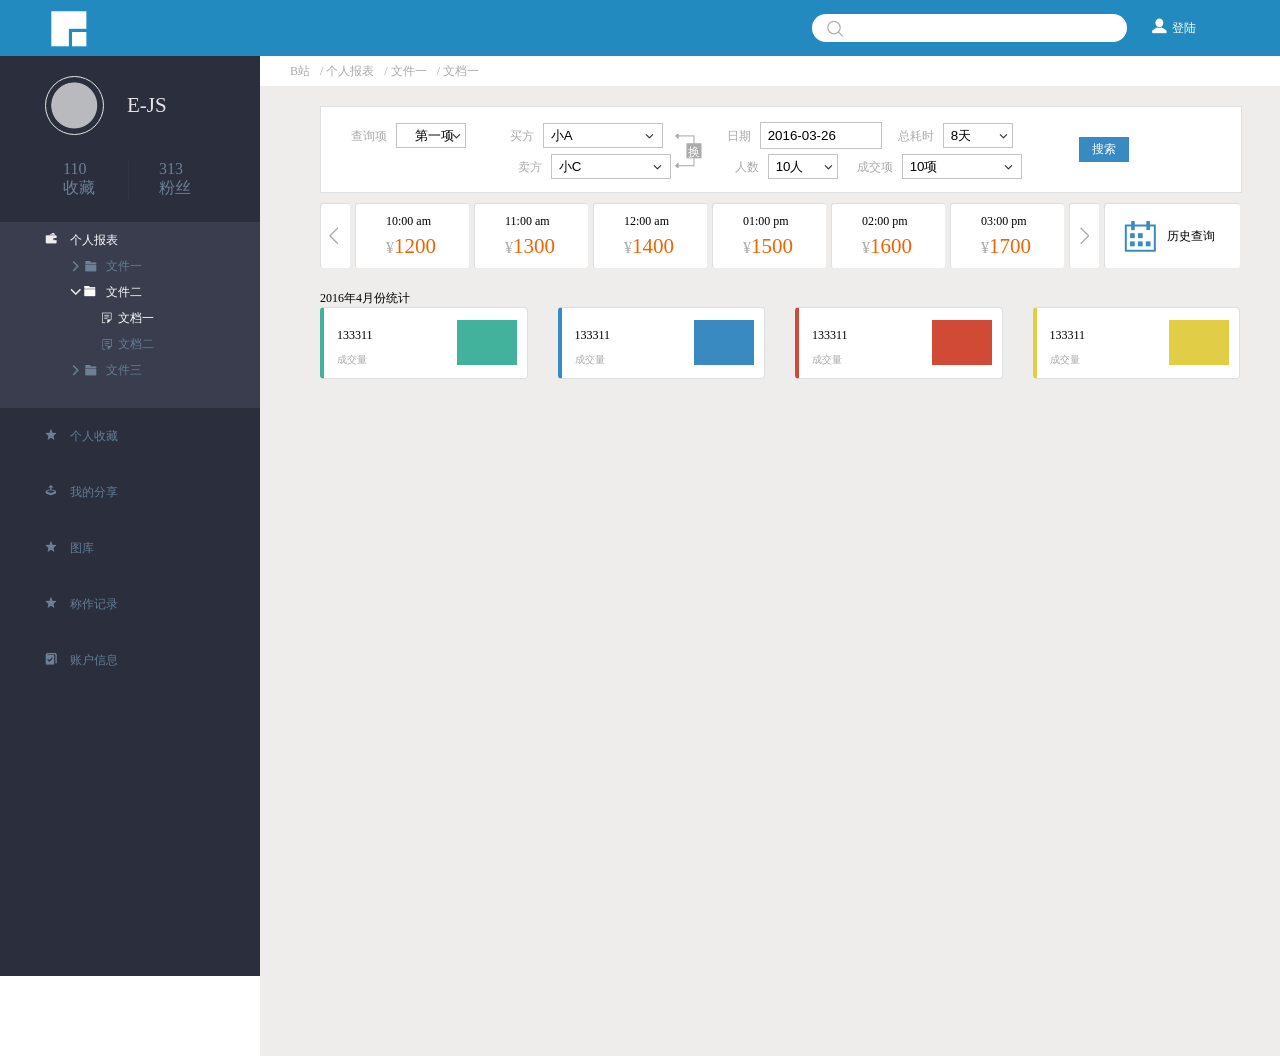
==== task1/task009/index.html @ b9756ad3 "commit for task1/task009" ====
<!DOCTYPE html>
<html>
<head>
	<title>使用HTML/CSS实现一个复杂页面</title>
	<meta charset="UTF-8">
	<link rel="stylesheet" type="text/css" href="style.css">
</head>
<body>
<div id="header">
	<input type="text"></input>
	<a href="#">登陆</a>
</div>
<div id="sidebar">
	<div class="user-info">
		<img src="images/touxiang.png" alt="touxiang">
		<p class="user-name">E-JS</p>
		<div class="collection">
			<p>110</p>
			<p>收藏</p>
		</div>
		<div class="fans">
			<p>313</p>
			<p>粉丝</p>
		</div>
	</div>
	<ul class="main-list">
			<li class="main-list-1">个人报表
				<ul class="file-list">
					<li class="file-1">文件一</li>
					<li  class="file-2">文件二
						<ul class="doc-list">
							<li class="doc-list-1">文档一</li>
							<li class="doc-list-2">文档二</li>
						</ul>
					</li>
					<li  class="file-3">文件三</li>
				</ul>
			</li>
			<li class="main-list-2">个人收藏</li>
			<li class="main-list-3">我的分享</li>
			<li class="main-list-4">图库</li>
			<li class="main-list-5">称作记录</li>
			<li class="main-list-6">账户信息</li>
		</ul>
</div>
<div id="main">
	<ul class="main-title">
		<li>B站</li>
		<li>/ 个人报表</li>
		<li>/ 文件一</li>
		<li>/ 文档一</li>
	</ul>
	<div class="main-content">
		<form class="query">
			<label for="query-item">查询项</label>
			<select id="query-item">
				<option>第一项</option>
				<option>第二项</option>
			</select>
			<label for="buyer">买方</label>
			<select id="buyer">
				<option>小A</option>
				<option>小B</option>
			</select>
			<label for="date">日期</label>
			<input type="text" id="date" value="2016-03-26">
			<label for="time">总耗时</label>
			<select id="time">
				<option>8天</option>
				<option>9天</option>
			</select>
			<label for="seller" class="seller-label">卖方</label>
			<select id="seller">
				<option>小C</option>
				<option>小D</option>
			</select>
			<label for="total-person">人数</label>
			<select id="total-person">
				<option>10人</option>
				<option>20人</option>
			</select>
			<label for="auction-item">成交项</label>
			<select id="auction-item">
				<option>10项</option>
				<option>20项</option>
			</select>
			<span class="change-word">换</span>
			<button type="submit">搜索</button>
		</form>
		<ul class="time-list">
			<li class="turn turn-left"></li>
			<li class="time-item">
				<ul>
					<li>10:00 am</li>
					<li>&yen;<span>1200</span></li>
				</ul>
			</li>
			<li class="time-item">
				<ul>
					<li>11:00 am</li>
					<li>&yen;<span>1300</span></li>
				</ul>
			</li>
			<li class="time-item">
				<ul>
					<li>12:00 am</li>
					<li>&yen;<span>1400</span></li>
				</ul>
			</li>
			<li class="time-item">
				<ul>
					<li>01:00 pm</li>
					<li>&yen;<span>1500</span></li>
				</ul>
			</li>
			<li class="time-item">
				<ul>
					<li>02:00 pm</li>
					<li>&yen;<span>1600</span></li>
				</ul>
			</li>
			<li class="time-item">
				<ul>
					<li>03:00 pm</li>
					<li>&yen;<span>1700</span></li>
				</ul>
			</li>
			<li class="turn turn-right"></li>
			<li class="history">历史查询</li>
		</ul>
		<ul class="statistic-list">
			<p>2016年4月份统计</p>
			<li class="statistic-item1">
				<ul>
					<li>133311</li>
					<li>成交量</li>
				</ul>
				<p></p>
			</li>
			<li class="statistic-item2">
				<ul>
					<li>133311</li>
					<li>成交量</li>
				</ul>
				<p></p>
			</li>
			<li class="statistic-item3">
				<ul>
					<li>133311</li>
					<li>成交量</li>
				</ul>
				<p></p>
			</li>
			<li class="statistic-item4">
				<ul>
					<li>133311</li>
					<li>成交量</li>
				</ul>
				<p></p>
			</li>
		</ul>
	</div>
</div>
</body>
</html>
---- task1/task009/style.css ----
*{
	margin:0;
	padding:0;
	list-style: none;
}
body{
	min-width: 1280px;
	font-family: "SimHei";
}
#header{
	width:100%;
	height:56px;
	background: #228abf;
	background-image: url(images/logo.png);
	background-repeat: no-repeat;
	background-position: 51px 11px;
}
#header input{
	margin:14px 21px 14px 63.44%;
	width:275px;
	height:28px;
	line-height: 28px;
	border-radius: 40px;
	border:0;
	outline: none;
	padding-left: 40px;
	background-image: url(images/search.png);
	background-repeat: no-repeat;
	background-position: 15px center;

}
#header a{
	text-decoration: none;
	font-size: 12px;
	color:#fff;
	line-height: 12px;
	display:inline-block;
	padding:22px 0 22px 20px;
	background-image: url(images/loginIn.png);
	background-repeat: no-repeat;
	background-position: left 18px;
}
/*侧边栏样式*/
#sidebar{
	width:260px;
	height:900px;
	background:#2a2e3d;
	padding:20px 0 0 0;
	float:left;
}
#sidebar .user-info{
	overflow:hidden;
	margin:0 0 23px 45px;
}
#sidebar .user-info img{
	padding:5px 5px;
	border:1px solid #e5e5e5;
	border-radius: 50%;
	float:left;
}
#sidebar .user-info p{
	font-size: 16px;
	color:#6e8095;
}
#sidebar .user-info p.user-name{
	float:left;
	height:59px;
	line-height: 59px;
	display:inline-block;
	margin-left: 23px;
	font-size: 21px;
	color:#e5e5e5;
}
#sidebar .user-info .collection{
	clear: both;
	margin: 25px 0 0 18px;
	padding-right: 30px;
	width:35px;
	float:left;
	border-right: 1px solid #313545;
}
#sidebar .user-info .collection p{
	width:35px;
}
#sidebar .user-info .fans{
	float:left;
	margin-top: 25px;
	margin-left: 30px;
}
#sidebar li{
	list-style: none;
	font-size: 12px;
	line-height: 16px;
	cursor:pointer;

}
#sidebar .main-list{

}
#sidebar .main-list>li{
	padding:20px 0 20px 70px;
	background-repeat: no-repeat;
	background-position: 45px 21px;
	color:#637D93;
}
#sidebar .main-list>li:hover{
	background-color:#393d4e;
	color:#fff;
}
#sidebar .main-list .main-list-1{
	background-image: url(images/main-list-1.png);
	background-position: 45px 10px;
	background-color: #393d4e;
	padding-top: 10px;
	color:#fff;
}
#sidebar .main-list .main-list-2,.main-list-4,.main-list-5{
	background-image: url(images/main-list-2.png);
}
#sidebar .main-list .main-list-2:hover,.main-list-4:hover,.main-list-5:hover{
	background-image: url(images/main-list-2-hover.png);
}
#sidebar .main-list .main-list-3{
	background-image: url(images/main-list-3.png);
}
#sidebar .main-list .main-list-3:hover{
	background-image: url(images/main-list-3-hover.png);
}
#sidebar .main-list .main-list-6{
	background-image: url(images/main-list-6.png);
}
#sidebar .main-list .main-list-6:hover{
	background-image: url(images/main-list-6-hover.png);
}
#sidebar .main-list .main-list-1 .file-list{
	text-indent: 3em;
	cursor:default;
}
#sidebar .main-list .main-list-1 .file-list .file-2{
	color:#fff;

}
#sidebar .main-list .file-list>li{
	margin:10px 0;
	background-repeat: no-repeat;
	background-position: left center,15px center;
}
#sidebar .main-list .main-list-1 .file-list .file-1{
	background-image: url(images/pic-2.png),url(images/file_close.png);
	color:#637D93;
}
#sidebar .main-list .main-list-1 .file-list .file-2{
	background-image: url(images/pic-3.png),url(images/file_open.png);
	background-position: left 1px,13px 2px;
}
#sidebar .main-list .main-list-1 .file-list .file-3{
	background-image: url(images/pic-2.png),url(images/file_close.png);
	color:#637D93;
}
#sidebar .main-list .main-list-1 .file-list .doc-list{
	text-indent: 4em;
	cursor:default;
}
#sidebar .main-list .main-list-1 .file-list .doc-list>li{
	margin:10px 0;
	background-repeat: no-repeat;
	background-position:2.7em center;
}
#sidebar .main-list .main-list-1 .file-list .doc-list .doc-list-1{
	background-image: url(images/doc_open.png);
}
#sidebar .main-list .main-list-1 .file-list .doc-list .doc-list-2{
	background-image: url(images/doc_close.png);
	color:#637D93;
}

/*主体样式*/
#main{
	background:#eeedec;
	width:calc(100% - 260px);
	height:1000px;
	float:left;
	mar
}
#main .main-title{
	list-style: none;
	height:30px;
	background:#fff;
	padding-left: 30px;
	width:1020px;
}
#main .main-title li{
	float:left;
	font-size: 12px;
	line-height: 30px;
	cursor:pointer;
	margin-right: 10px;
	color:#aaaaaa;
}
#main .main-title li:hover{
	color:#228ABF;
}
#main .main-content{
	margin:20px 0 0 60px;
}
#main .query{
	margin-bottom:10px;
	width:700px;
	height:55px;
	background-color:#fff;
	padding:15px 190px 15px 30px;
	background-image:url(images/transform.png);
	background-repeat: no-repeat;
	background-position: 352px 27px;
	position:relative;
	border:1px solid #dddfe1;
}
#main .query label{
	font-size: 12px;
	color:#aaaaaa;
	margin-right: 5px;
}
#main .query select,#main .query input{
	border-color: #c2c3c3;
	-webkit-appearance:none;
	background:url(images/select.png);
	background-repeat: no-repeat;
	background-position: 93% center;
	text-indent: 0.5em;
	height:25px;
	margin:0 40px 5px 0;
}
#main .query #query-item{
	width:70px;

}
#main .query #query-item option{
	text-align: center;
}
#main .query #buyer , #seller{
	width:120px;
	margin-right: 60px;
}
#main .query #seller{
	width:120px;
	margin-right: 60px;
}
#main .query .seller-label{
	margin-left: 167px;
}
#main .query #date{
	width:120px;
	border:1px solid #c2c3c3;
	background:none;
	margin-right: 12px;
}
#main .query #time{
	width:70px;
	margin-right: 0;
}
#main .query #total-person{
	width:70px;
	margin-right: 15px;
}
#main .query #auction-item{
	width: 120px;
	margin-right: 0;
}
#main .query .change-word{
	font-size: 12px;
	color:#fff;
	position:absolute;
	left:367px;
	top:37px;
}
#main .query button{
	position:absolute;
	left:758px;
	top:30px;
	width:50px;
	height:25px;
	color:#fff;
	font-size: 12px;
	border:none;
	background:#388ac1;
	cursor:pointer;
}
#main .time-list{
	list-style: none;
	width:920px;
	overflow:hidden;
	margin-bottom: 22px;
}
#main .time-list>li{
	float:left;
	width:114px;
	height:65px;
	border:1px solid #dddfe1;
	border-bottom: none;
	border-right: none;
	background:#fff;
	margin-right: 5px;
	box-sizing: border-box;
	border-radius: 3px;
	cursor:pointer;
}
#main .time-list .time-item{
	padding:10px 0 0 30px;
}
#main .time-list .time-item:hover{
	border-top: 3px solid #4389c9;
	padding-top: 8px;
}
#main .time-list .time-item ul li:first-child{
	font-size: 12px;
	font-family: "Microsoft YaHei";
	margin-bottom: 5px;
}
#main .time-list .time-item ul li:last-child{
	font-size: 16px;
	font-family: "Microsoft YaHei";
	color:#aeaeae;
}
#main .time-list .time-item ul li:last-child span{
	font-size: 21px;
	color:#ec6500;
}
#main .time-list .turn{
	background-position: center center;
	background-repeat: no-repeat;
}
#main .time-list .turn:hover{
	background-color: #dddfe1;
}
#main .time-list .turn-left{
	width:30px;
	background-image:url(images/turn_left.png);
}
#main .time-list .turn-right{
	width:30px;
	background-image:url(images/turn_right.png);
}
#main .time-list .history{
	width:136px;
	margin-right: 0;
	font-size: 12px;
	font-family: "Microsoft YaHei";
	line-height:65px;
	text-indent: 62px;
	background-image: url(images/history.png);
	background-repeat: no-repeat;
	background-position: 19px center;
}
#main .statistic-list{
	overflow:hidden;
	width:920px;
}
#main .statistic-list>p{
	font-size: 12px;
}
#main .statistic-list>li{
	width:calc((920px - 90px) / 4);
	height:72px;
	background:#fff;
	float:left;
	margin-right: 30px;
	border:1px solid #dddfe1;
	box-sizing: border-box;
	position:relative;
	border-radius: 4px;
}
#main .statistic-list .statistic-item1{
	border-left: 4px solid #43b29d;
}
#main .statistic-list .statistic-item2{
	border-left: 4px solid #388ac1;
}
#main .statistic-list .statistic-item3{
	border-left: 4px solid #d04a36;
}
#main .statistic-list .statistic-item4{
	border-left: 4px solid #e2cd46;
	margin-right: 0;
}
#main .statistic-list>li ul{
	margin:20px 0 0 13px;
}
#main .statistic-list>li ul li:first-child{
	font-size: 12px;
	margin-bottom: 10px;
}
#main .statistic-list>li ul li:last-child{
	font-size:10px;
	color:#aaa;
}
#main .statistic-list>li p{
	width:60px;
	height:45px;
	position:absolute;
	top:12px;
	right:10px;
}
#main .statistic-list .statistic-item1 p{
	background:#43b29d;
}
#main .statistic-list .statistic-item2 p{
	background:#388ac1;
}
#main .statistic-list .statistic-item3 p{
	background:#d04a36;
}
#main .statistic-list .statistic-item4 p{
	background:#e2cd46;
}
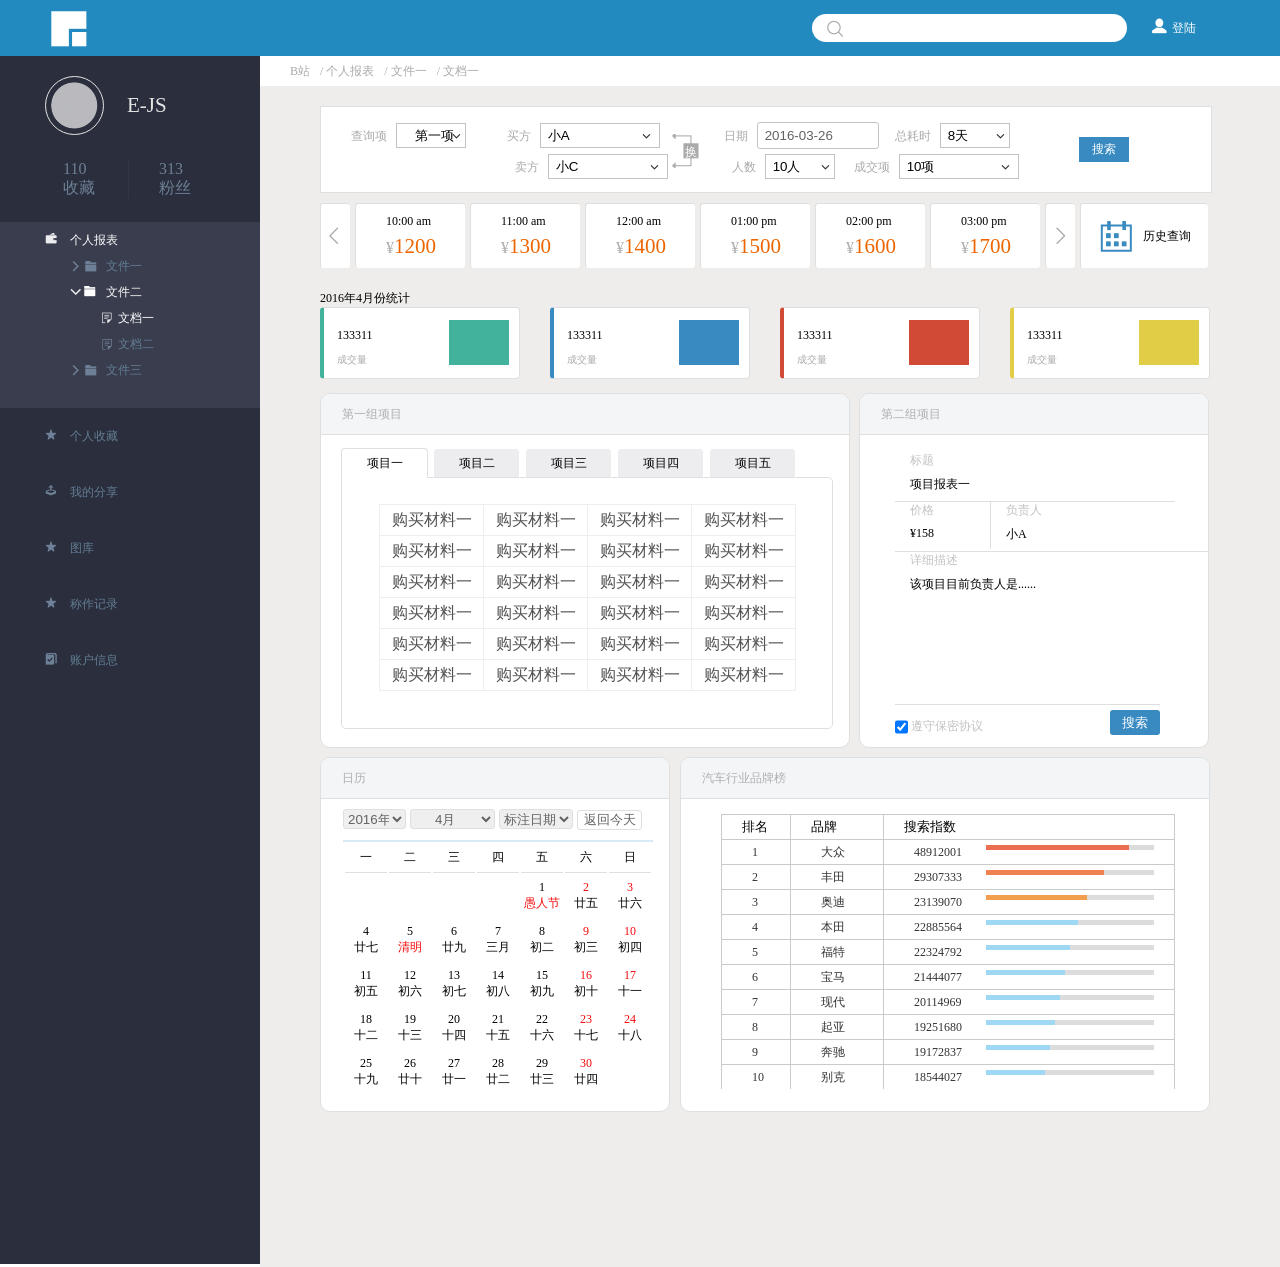
==== commit 2af95965: "commit for task1/task009 finished" ====
--- a/task1/task009/index.html
+++ b/task1/task009/index.html
@@ -159,6 +159,372 @@
 				<p></p>
 			</li>
 		</ul>
+		<ul class="project-list">
+			<li class="project-1">
+				<p class="project-title">第一组项目</p>
+				<ul>
+					<li>
+						<input id="tab1" type="radio" name="tab-check" checked>
+						<label for="tab1">项目一</label>
+						<table class="tab-content" border="1">
+							<tr>
+								<td>购买材料一</td>
+								<td>购买材料一</td>
+								<td>购买材料一</td>
+								<td>购买材料一</td>
+							</tr>
+							<tr>
+								<td>购买材料一</td>
+								<td>购买材料一</td>
+								<td>购买材料一</td>
+								<td>购买材料一</td>
+							</tr>
+							<tr>
+								<td>购买材料一</td>
+								<td>购买材料一</td>
+								<td>购买材料一</td>
+								<td>购买材料一</td>
+							</tr>
+							<tr>
+								<td>购买材料一</td>
+								<td>购买材料一</td>
+								<td>购买材料一</td>
+								<td>购买材料一</td>
+							</tr>
+							<tr>
+								<td>购买材料一</td>
+								<td>购买材料一</td>
+								<td>购买材料一</td>
+								<td>购买材料一</td>
+							</tr>
+							<tr>
+								<td>购买材料一</td>
+								<td>购买材料一</td>
+								<td>购买材料一</td>
+								<td>购买材料一</td>
+							</tr>
+						</table>
+					</li>
+					<li>
+						<input id="tab2" type="radio" name="tab-check" >
+						<label for="tab2">项目二</label>
+						<table class="tab-content" border="1">
+							<tr>
+								<td>购买材料二</td>
+								<td>购买材料二</td>
+								<td>购买材料二</td>
+								<td>购买材料二</td>
+							</tr>
+							<tr>
+								<td>购买材料二</td>
+								<td>购买材料二</td>
+								<td>购买材料二</td>
+								<td>购买材料二</td>
+							</tr>
+							<tr>
+								<td>购买材料二</td>
+								<td>购买材料二</td>
+								<td>购买材料二</td>
+								<td>购买材料二</td>
+							</tr>
+							<tr>
+								<td>购买材料二</td>
+								<td>购买材料二</td>
+								<td>购买材料二</td>
+								<td>购买材料二</td>
+							</tr>
+							<tr>
+								<td>购买材料二</td>
+								<td>购买材料二</td>
+								<td>购买材料二</td>
+								<td>购买材料二</td>
+							</tr>
+							<tr>
+								<td>购买材料二</td>
+								<td>购买材料二</td>
+								<td>购买材料二</td>
+								<td>购买材料二</td>
+							</tr>
+						</table>
+					</li>
+					<li>
+						<input id="tab3" type="radio" name="tab-check">
+						<label for="tab3">项目三</label>
+						<table class="tab-content" border="1">
+							<tr>
+								<td>购买材料三</td>
+								<td>购买材料三</td>
+								<td>购买材料三</td>
+								<td>购买材料三</td>
+							</tr>
+							<tr>
+								<td>购买材料三</td>
+								<td>购买材料三</td>
+								<td>购买材料三</td>
+								<td>购买材料三</td>
+							</tr>
+							<tr>
+								<td>购买材料三</td>
+								<td>购买材料三</td>
+								<td>购买材料三</td>
+								<td>购买材料三</td>
+							</tr>
+							<tr>
+								<td>购买材料三</td>
+								<td>购买材料三</td>
+								<td>购买材料三</td>
+								<td>购买材料三</td>
+							</tr>
+							<tr>
+								<td>购买材料三</td>
+								<td>购买材料三</td>
+								<td>购买材料三</td>
+								<td>购买材料三</td>
+							</tr>
+							<tr>
+								<td>购买材料三</td>
+								<td>购买材料三</td>
+								<td>购买材料三</td>
+								<td>购买材料三</td>
+							</tr>
+						</table>
+					</li>
+					<li>
+						<input id="tab4" type="radio" name="tab-check">
+						<label for="tab4">项目四</label>
+						<table class="tab-content" border="1">
+							<tr>
+								<td>购买材料四</td>
+								<td>购买材料四</td>
+								<td>购买材料四</td>
+								<td>购买材料四</td>
+							</tr>
+							<tr>
+								<td>购买材料四</td>
+								<td>购买材料四</td>
+								<td>购买材料四</td>
+								<td>购买材料四</td>
+							</tr>
+							<tr>
+								<td>购买材料四</td>
+								<td>购买材料四</td>
+								<td>购买材料四</td>
+								<td>购买材料四</td>
+							</tr>
+							<tr>
+								<td>购买材料四</td>
+								<td>购买材料四</td>
+								<td>购买材料四</td>
+								<td>购买材料四</td>
+							</tr>
+							<tr>
+								<td>购买材料四</td>
+								<td>购买材料四</td>
+								<td>购买材料四</td>
+								<td>购买材料四</td>
+							</tr>
+							<tr>
+								<td>购买材料四</td>
+								<td>购买材料四</td>
+								<td>购买材料四</td>
+								<td>购买材料四</td>
+							</tr>
+						</table>
+					</li>
+					<li>
+						<input id="tab5" type="radio" name="tab-check">
+						<label for="tab5">项目五</label>
+						<table class="tab-content" border="1">
+							<tr>
+								<td>购买材料五</td>
+								<td>购买材料五</td>
+								<td>购买材料五</td>
+								<td>购买材料五</td>
+							</tr>
+							<tr>
+								<td>购买材料五</td>
+								<td>购买材料五</td>
+								<td>购买材料五</td>
+								<td>购买材料五</td>
+							</tr>
+							<tr>
+								<td>购买材料五</td>
+								<td>购买材料五</td>
+								<td>购买材料五</td>
+								<td>购买材料五</td>
+							</tr>
+							<tr>
+								<td>购买材料五</td>
+								<td>购买材料五</td>
+								<td>购买材料五</td>
+								<td>购买材料五</td>
+							</tr>
+							<tr>
+								<td>购买材料五</td>
+								<td>购买材料五</td>
+								<td>购买材料五</td>
+								<td>购买材料五</td>
+							</tr>
+							<tr>
+								<td>购买材料五</td>
+								<td>购买材料五</td>
+								<td>购买材料五</td>
+								<td>购买材料五</td>
+							</tr>
+						</table>
+					</li>
+				</ul>
+				<div class="table-container"></div>
+			</li>
+			<li class="project-2">
+				<p class="project-title">第二组项目</p>
+				<ul>
+					<li class="title">项目报表一</li>
+					<li class="price">&yen;158</li>
+					<li class="response">小A</li>
+					<li class="detail">该项目目前负责人是......</li>
+				</ul>
+				<form>
+					<input type="checkbox" id="secrect" checked>
+					<label for="secrect">遵守保密协议</label>
+					<input type="submit" class="search" value="搜索"></input>
+				</form>
+			</li>
+			<li class="calendar">
+				<p class="project-title">日历</p>
+				<form>
+					<select class="year">
+						<option>2016年</option>
+						<option>2015年</option>
+					</select>
+					<select class="month">
+						<option>4月</option>
+						<option>3月</option>
+					</select class="mark-date">
+					<select>
+						<option>标注日期</option>
+						<option>今天</option>
+					</select>
+					<input type="button" value="返回今天">
+				</form>
+				<table>
+					<tr>
+						<th>一</th>
+						<th>二</th>
+						<th>三</th>
+						<th>四</th>
+						<th>五</th>
+						<th>六</th>
+						<th>日</th>
+					</tr>
+					<tr>
+						<td  class="blank"></td>
+						<td class="blank"></td>
+						<td class="blank"></td>
+						<td class="blank"></td>
+						<td class="festival">1 <p>愚人节</p></td>
+						<td class="weekend">2 <p>廿五</p></td>
+						<td class="weekend">3 <p>廿六</p></td>
+					</tr>
+					<tr>
+						<td>4 <p>廿七</p></td>
+						<td class="festival">5 <p>清明</p></td>
+						<td>6 <p>廿九</p></td>
+						<td>7 <p>三月</p></td>
+						<td>8 <p>初二</p></td>
+						<td class="weekend">9 <p>初三</p></td>
+						<td class="weekend">10 <p>初四</p></td>
+					</tr>
+					<tr>
+						<td>11 <p>初五</p></td>
+						<td>12 <p>初六</p></td>
+						<td>13 <p>初七</p></td>
+						<td>14 <p>初八</p></td>
+						<td>15 <p>初九</p></td>
+						<td class="weekend">16 <p>初十</p></td>
+						<td class="weekend">17 <p>十一</p></td>
+					</tr>
+					<tr>
+						<td>18 <p>十二</p></td>
+						<td>19 <p>十三</p></td>
+						<td>20 <p>十四</p></td>
+						<td>21 <p>十五</p></td>
+						<td>22 <p>十六</p></td>
+						<td class="weekend">23 <p>十七</p></td>
+						<td class="weekend">24 <p>十八</p></td>
+					</tr>
+					<tr>
+						<td>25 <p>十九</p></td>
+						<td>26 <p>廿十</p></td>
+						<td>27 <p>廿一</p></td>
+					<td>28 <p>廿二</p></td>
+						<td>29 <p>廿三</p></td>
+						<td class="weekend">30 <p>廿四</p></td>
+						<td class="blank"></td>
+					</tr>
+				</table>
+			</li>
+			<li class="car">
+				<p class="project-title">汽车行业品牌榜</p>
+				<table border="0">
+					<tr>
+						<th class="column-1">排名</th>
+						<th class="column-2">品牌</th>
+						<th class="column-3">搜索指数</th>
+					</tr>
+					<tr>
+						<td class="column-1">1</td>
+						<td class="column-2">大众</td>
+						<td class="column-3">48912001<progress max="100" value="85" class="progress-1"></td>
+					</tr>
+					<tr>
+						<td class="column-1">2</td>
+						<td class="column-2">丰田</td>
+						<td class="column-3">29307333<progress max="100" value="70" class="progress-2"></td>
+					</tr>
+					<tr>
+						<td class="column-1">3</td>
+						<td class="column-2">奥迪</td>
+						<td class="column-3">23139070<progress max="100" value="60" class="progress-3"></td>
+					</tr>
+					<tr>
+						<td class="column-1">4</td>
+						<td class="column-2">本田</td>
+						<td class="column-3">22885564<progress max="100" value="55" ></td>
+					</tr>
+					<tr>
+						<td class="column-1">5</td>
+						<td class="column-2">福特</td>
+						<td class="column-3">22324792<progress max="100" value="50"></td>
+					</tr>
+					<tr>
+						<td class="column-1">6</td>
+						<td class="column-2">宝马</td>
+						<td class="column-3">21444077<progress max="100" value="47"></td>
+					</tr>
+					<tr>
+						<td class="column-1">7</td>
+						<td class="column-2">现代</td>
+						<td class="column-3">20114969<progress max="100" value="44"></td>
+					</tr>
+					<tr>
+						<td class="column-1">8</td>
+						<td class="column-2">起亚</td>
+						<td class="column-3">19251680<progress max="100" value="41"></td>
+					</tr>
+					<tr>
+						<td class="column-1">9</td>
+						<td class="column-2">奔驰</td>
+						<td class="column-3">19172837<progress max="100" value="38"></td>
+					</tr>
+					<tr class="last-line">
+						<td class="column-1">10</td>
+						<td class="column-2">别克</td>
+						<td class="column-3">18544027<progress max="100" value="35"></progress></td>
+					</tr>
+				</table>
+			</li>
+		</ul>
 	</div>
 </div>
 </body>
--- a/task1/task009/style.css
+++ b/task1/task009/style.css
@@ -43,7 +43,7 @@
 /*侧边栏样式*/
 #sidebar{
 	width:260px;
-	height:900px;
+	height:1188px;
 	background:#2a2e3d;
 	padding:20px 0 0 0;
 	float:left;
@@ -178,9 +178,8 @@
 #main{
 	background:#eeedec;
 	width:calc(100% - 260px);
-	height:1000px;
-	float:left;
-	mar
+	float:left;
+	padding-bottom: 155px;
 }
 #main .main-title{
 	list-style: none;
@@ -208,10 +207,10 @@
 	width:700px;
 	height:55px;
 	background-color:#fff;
-	padding:15px 190px 15px 30px;
+	padding:15px 160px 15px 30px;
 	background-image:url(images/transform.png);
 	background-repeat: no-repeat;
-	background-position: 352px 27px;
+	background-position: 349px 27px;
 	position:relative;
 	border:1px solid #dddfe1;
 }
@@ -228,7 +227,7 @@
 	background-position: 93% center;
 	text-indent: 0.5em;
 	height:25px;
-	margin:0 40px 5px 0;
+	margin:0 37px 5px 0;
 }
 #main .query #query-item{
 	width:70px;
@@ -237,7 +236,7 @@
 #main .query #query-item option{
 	text-align: center;
 }
-#main .query #buyer , #seller{
+#main .query #buyer{
 	width:120px;
 	margin-right: 60px;
 }
@@ -246,7 +245,7 @@
 	margin-right: 60px;
 }
 #main .query .seller-label{
-	margin-left: 167px;
+	margin-left: 164px;
 }
 #main .query #date{
 	width:120px;
@@ -270,7 +269,7 @@
 	font-size: 12px;
 	color:#fff;
 	position:absolute;
-	left:367px;
+	left:364px;
 	top:37px;
 }
 #main .query button{
@@ -287,13 +286,13 @@
 }
 #main .time-list{
 	list-style: none;
-	width:920px;
+	width:890px;
 	overflow:hidden;
 	margin-bottom: 22px;
 }
 #main .time-list>li{
 	float:left;
-	width:114px;
+	width:110px;
 	height:65px;
 	border:1px solid #dddfe1;
 	border-bottom: none;
@@ -341,7 +340,7 @@
 	background-image:url(images/turn_right.png);
 }
 #main .time-list .history{
-	width:136px;
+	width:128px;
 	margin-right: 0;
 	font-size: 12px;
 	font-family: "Microsoft YaHei";
@@ -353,13 +352,14 @@
 }
 #main .statistic-list{
 	overflow:hidden;
-	width:920px;
+	width:890px;
+	margin-bottom: 14px;
 }
 #main .statistic-list>p{
 	font-size: 12px;
 }
 #main .statistic-list>li{
-	width:calc((920px - 90px) / 4);
+	width:calc((890px - 90px) / 4);
 	height:72px;
 	background:#fff;
 	float:left;
@@ -412,3 +412,325 @@
 #main .statistic-list .statistic-item4 p{
 	background:#e2cd46;
 }
+#main .project-list{
+	width:890px;
+	overflow:hidden;
+}
+#main .project-list>li{
+	height:355px;
+	float:left;
+	border:1px solid #dddfe1;
+	background:#fff;
+	box-sizing: border-box;
+	border-radius: 10px;
+	overflow:hidden;
+}
+#main .project-list>li .project-title{
+	height:40px;
+	line-height: 40px;
+	text-indent:21px;
+	background:#f4f5f7;
+	border-bottom: 1px solid #dddfe1;
+	font-size: 12px;
+	color:#afb0b0;
+}
+#main .project-list .project-1{
+	width:530px;
+	margin:0  9px 9px 0;
+	position:relative;
+}
+#main .project-list .project-1 ul{
+	margin:13px 0 0 20px;
+	overflow:hidden;
+}
+#main .project-list .project-1 ul>li{
+	float:left;
+	margin-right: 5px;
+	box-sizing: border-box;
+}
+#main .project-list .project-1 label{
+	width:85px;
+	height:28px;
+	display:block;
+	background:#ededf0;
+	border:1px solid #fff;
+	border-bottom:1px solid #dddfe1;
+	border-radius: 4px 4px 0 0;
+	text-align: center;
+	line-height: 28px;
+	font-size: 12px;
+	font-family: "Microsoft YaHei";
+	cursor:pointer;
+	z-index:1;
+	position:relative;
+}
+#main .project-list .project-1 input{
+	display:none;
+}
+#main .project-list .project-1 input:checked ~ label{
+	background:#fff;
+	border:1px solid #dddfe1;
+	border-bottom:1px solid #fff;
+	z-index: 9;
+}
+#main .project-list .project-1 ul .tab-content{
+	position:absolute;
+	left:58px;
+	top:110px;
+	padding:20px 38px;
+	border-collapse: collapse;
+	font-family: "SimSun";
+	color:#535353;
+	border:1px solid #dddfe1;
+	visibility:hidden;
+	z-index: 1;
+}
+#main .project-list .project-1 input:checked ~ .tab-content{
+	visibility:visible;
+	border:none;
+}
+#main .project-list .project-1 ul .tab-content td{
+	height:30px;
+	width:103px;
+	line-height: 30px;
+	text-align: center;
+}
+#main .project-list .project-1 .tab-content td:hover{
+	background:#f4f6f7;
+}
+#main .project-list .project-1 .table-container{
+	width:490px;
+	height:250px;
+	margin-left: 20px;
+	border:1px solid #dddfe1;
+	border-radius: 0 5px 5px 5px;
+	position:absolute;
+	top: 83px;
+}
+#main .project-list .project-2{
+	width:350px;
+	font-family: "Microsoft YaHei";
+	font-size: 12px;
+}
+#main .project-list .project-2 ul{
+	margin:17px 0 103px 35px;
+}
+#main .project-list .project-2 ul>li{
+	padding:0 0  8px 15px;
+}
+#main .project-list .project-2 ul>li::before{
+	display:block;
+	color:#c3c2c2;
+	margin-bottom: 7px;
+}
+#main .project-list .project-2 ul .title{
+	width:265px;
+	border-bottom: 1px solid #dddfe1;
+}
+#main .project-list .project-2 ul .title::before{
+	content:"标题";
+}
+#main .project-list .project-2 ul .price{
+	float:left;
+	width:80px;
+	border-right: 1px solid #dddfe1;
+}
+#main .project-list .project-2 ul .price::before{
+	content:"价格";
+}
+#main .project-list .project-2 ul .response{
+	width:202px;
+	float:left;
+}
+#main .project-list .project-2 ul .response::before{
+	content:"负责人";
+}
+#main .project-list .project-2 ul .detail{
+	clear:both;
+	border-top: 1px solid #dddfe1;
+}
+#main .project-list .project-2 ul .detail::before{
+	content:"详细描述";
+}
+#main .project-list .project-2 form{
+	margin-left: 35px;
+	padding-top: 13px;
+	border-top: 1px solid #dddfe1;
+	width:265px;
+}
+#main .project-list .project-2 form #secrect{
+	height:16px;
+	vertical-align:middle;
+}
+#main .project-list .project-2 form label{
+	color:#c3c2c2;
+}
+#main .project-list .project-2 form .search{
+	font-family: "SimHei";
+	width:50px;
+	height:25px;
+	border:none;
+	background:#388ac1;
+	color:#fff;
+	border-radius: 3px;
+	float:right;
+	margin-top: -8px;
+	cursor:pointer;
+
+}
+#main .project-list .calendar{
+	width:350px;
+	margin-right: 10px;
+}
+#main .project-list .calendar form{
+	margin:10px 0 10px 22px;
+}
+#main .project-list .calendar form select,input{
+	height:20px;
+	border:1px solid #dddfe1;
+	color:#636363;
+	border-radius: 3px;
+}
+#main .project-list .calendar form .year{
+	width:63px;
+}
+#main .project-list .calendar form .month{
+	width:85px;
+	text-indent: 20px;
+
+}
+#main .project-list .calendar form .mark-date{
+	width:75px;
+}
+#main .project-list .calendar form input{
+	width:65px;
+	background:#fff;
+	cursor:pointer;
+}
+#main .project-list .calendar form input:hover{
+	color:#fff;
+	background:#636363;
+}
+#main .project-list .calendar table{
+	margin-left: 22px;
+	border-top: 2px solid #d9eaf7;
+}
+#main .project-list .calendar table td,#main .project-list .calendar table th{
+	width:42px;
+	height:42px;
+	text-align: center;
+	font-size: 12px;
+}
+#main .project-list .calendar table th{
+	height:28px;
+	font-weight: normal;
+	border-bottom: 1px solid #dddfe1;
+}
+#main .project-list .calendar table td{
+	cursor:pointer;
+	box-sizing: border-box;
+}
+#main .project-list .calendar table td.blank{
+	cursor:default;
+}
+#main .project-list .calendar table td:hover{
+	border:1px solid #f5c62b;
+	background:#dddfe1;
+}
+#main .project-list .calendar table td.blank:hover{
+	border:none;
+	background:none;
+}
+#main .project-list .calendar table .weekend,.festival p{
+	color:#f50a0a;
+}
+#main .project-list .calendar table .weekend p{
+	color:#000;
+}
+#main .project-list .car{
+	width:530px;
+	height:355px;
+}
+#main .project-list .car table{
+	margin:15px 0 0 40px;
+	border-collapse: collapse;
+	height:274px;
+}
+#main .project-list .car table tr{
+	cursor:pointer;
+}
+#main .project-list .car table tr:hover{
+	background:#f4f5f7;
+}
+#main .project-list .car table td{
+	height:24px;
+	text-indent: 30px;
+	font-size: 12px;
+	color:#323333;
+	border:1px solid #c9cacb;
+}
+#main .project-list .car table .last-line td{
+	border-bottom: none;
+}
+#main .project-list .car table th{
+	height:24px;
+	font-size: 13px;
+	font-weight: normal;
+	text-indent: 20px;
+	border:1px solid #c9cacb;
+}
+#main .project-list .car table .column-1{
+	width:68px;
+}
+#main .project-list .car table .column-2{
+	width:92px;
+}
+
+#main .project-list .car table .column-3{
+	width:290px;
+}
+#main .project-list .car table .column-3 progress{
+	width:168px;
+	height:5px;
+	background:#dcdcdc;
+	color:#9fd8f4;/*IE10*/
+	float:right;
+	margin-right: 20px;
+	border:none;
+}
+#main .project-list .car table .column-3 progress::-webkit-progress-bar{
+	background:#dcdcdc;
+}
+#main .project-list .car table .column-3 progress::-moz-progress-bar {
+	background: #9fd8f4;
+}
+#main .project-list .car table .column-3 progress::-webkit-progress-value{
+	background:#9fd8f4;
+}
+#main .project-list .car table .column-3 .progress-1{
+	color:#ec6e51;/*IE10*/
+}
+#main .project-list .car table .column-3 .progress-1::-moz-progress-bar {
+	background: #ec6e51;
+}
+#main .project-list .car table .column-3 .progress-1::-webkit-progress-value{
+	background:#ec6e51;
+}
+#main .project-list .car table .column-3 .progress-2{
+	color:#ef8150;/*IE10*/
+}
+#main .project-list .car table .column-3 .progress-2::-moz-progress-bar {
+	background: #ef8150;
+}
+#main .project-list .car table .column-3 .progress-2::-webkit-progress-value{
+	background:#ef8150;
+}
+#main .project-list .car table .column-3 .progress-3{
+	color:#f1934f;/*IE10*/
+}
+#main .project-list .car table .column-3 .progress-3::-moz-progress-bar {
+	background: #f19e4f;
+}
+#main .project-list .car table .column-3 .progress-3::-webkit-progress-value{
+	background:#f19e4f;
+}
